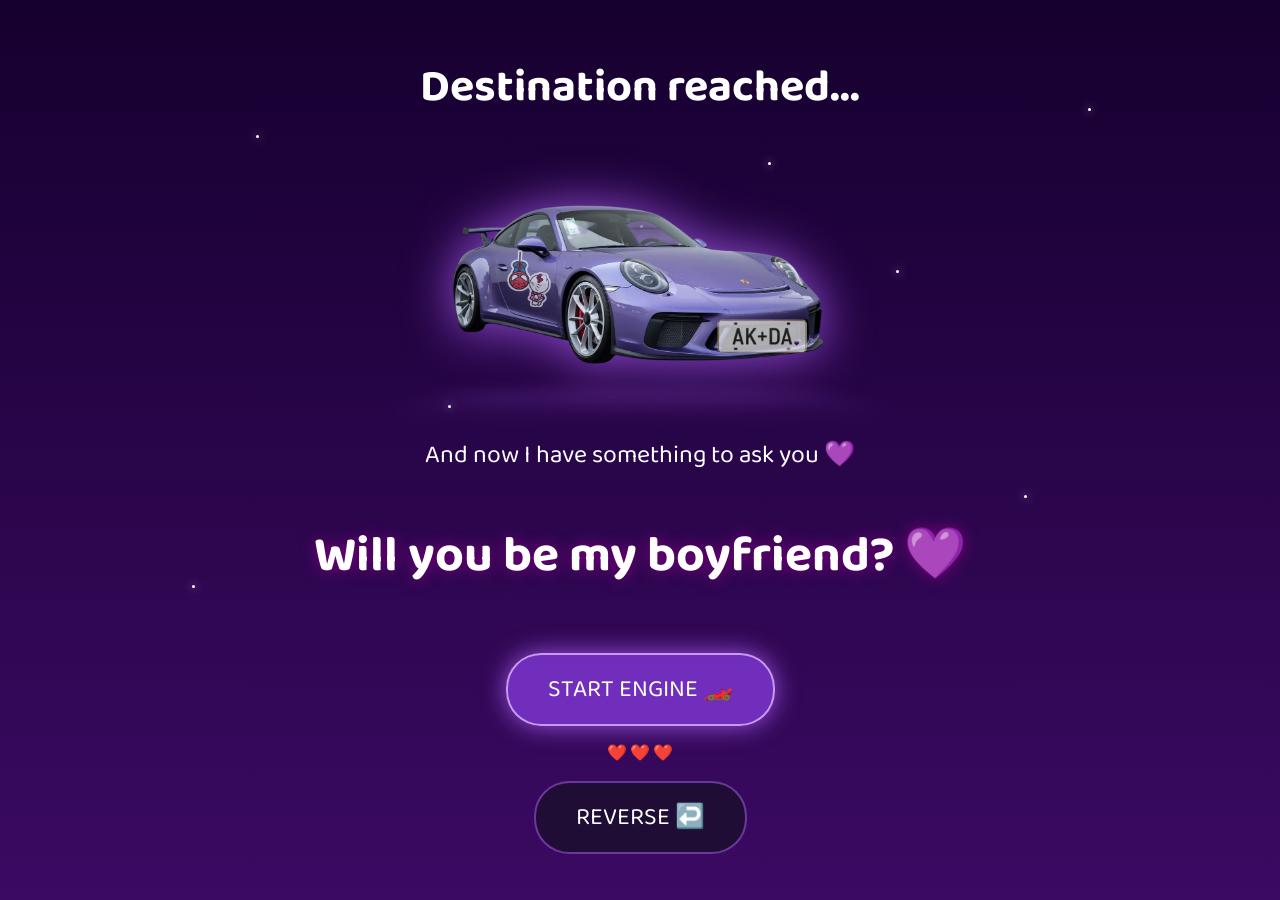
==== page2.html @ 3287e5f5 "Heart trail" ====
<!DOCTYPE html>
<html>
<head>
    <title>Destination Reached 💜</title>

    <link href="https://fonts.googleapis.com/css2?family=Baloo+2:wght@500;700&display=swap" rel="stylesheet">

    <link rel="stylesheet" href="style.css">
</head>

<body class="page-two">

    <div class="stars">
    <span></span>
    <span></span>
    <span></span>
    <span></span>
    <span></span>
    <span></span>
    <span></span>
    <span></span>
</div>
    
    <div class="question-container">
        <h1>Destination reached...</h1>
        
        <div class="car-wrapper">
    <img class="porsche-page2" src="Porsche final.png">
</div>
        <div class="road-glow"></div>
        
        

   

        <p class="question-text">
            And now I have something to ask you 💜
        </p>

         <h2 class="big-question">
    Will you be my boyfriend? 💜
        </h2>

        <button class="engine-button">
            START ENGINE 🏎️
        </button>
<div class="heart-trail">❤️ ❤️ ❤️</div>
        <button class="reverse-button">
            REVERSE ↩️
        </button>

    </div>

</body>
</html>
---- style.css ----
body {
    margin: 0;
    background-image: url("IMG_8092.png");
    background-size: cover;
    background-position: center;
    height: 100vh;
}
.screen {
    height: 100vh;
    display: flex;
    flex-direction: column;
    justify-content: center;
    align-items: center;
}

h1 {
    color: white;
    font-size: 35px;
    text-align: center;
}

.porsche {
    width: 60%;
    max-width: 500px;
    animation: driveIn 2s ease-out;
    filter: drop-shadow(0 0 25px rgba(180, 100, 255, 0.8));
}

@keyframes driveIn {
    from {
        transform: translateX(-100vw);
    }
    to {
        transform: translateX(0);
    }
}

@keyframes stickerPop {
    0% {
        transform: scale(1);
    }
    50% {
        transform: scale(1.05);
    }
    100% {
        transform: scale(1);
    }
}
h1 {
    font-family: "Baloo 2", cursive;
}
.hearts {
    font-size: 35px;
    animation: floatHearts 3s ease-in-out infinite;
    margin-top: 20px;
}

@keyframes floatHearts {
    0% {
        transform: translateY(0);
        opacity: 1;
    }
    50% {
        transform: translateY(-20px);
        opacity: 0.8;
    }
    100% {
        transform: translateY(0);
        opacity: 1;
    }
}
.plate {
    width: 80px;
    position: absolute;
    top: 80%;
    left: 62%;
    transform: translateX(-50%);
}
.start-button {
    margin-top: 25px;
    padding: 12px 30px;
    font-size: 22px;
    font-family: "Baloo 2", cursive;
    color: white;
    background: rgba(120, 50, 200, 0.8);
    border: none;
    border-radius: 30px;
    cursor: pointer;
    box-shadow: 0 0 20px rgba(180, 100, 255, 0.8);
}
.music-player {
    position: fixed;
    bottom: 20px;
    left: 20px;
    width: 300px;
    height: 120px;
}
.page-two {
    min-height: 100vh;
    background: linear-gradient(to bottom, #16002f, #3b0a63);
    display: flex;
    justify-content: center;
    align-items: center;
    overflow: hidden;
    font-family: "Baloo 2", cursive;
}

.question-container {
    text-align: center;
    color: white;
    position: relative;
}

.porsche-page2 {
    width: 60%;
    max-width: 500px;
    position: relative;
    animation: driveIn 3s ease-out forwards;
    filter: drop-shadow(0 0 25px rgba(180, 100, 255, 0.8));
}


@keyframes driveIn {
    0% {
        transform: translateX(-120vw);
    }

    80% {
        transform: translateX(10px);
    }

    100% {
        transform: translateX(0);
    }
}

.question-container h1 {
    font-size: 45px;
    margin-top: 20px;
}

.question-text {
    font-size: 25px;
}

.question-container h2 {
    font-size: 50px;
    color: white;
    text-shadow: 0 0 15px purple;
}
.stars {
    position: absolute;
    inset: 0;
    z-index: 0;
}

.stars span {
    position: absolute;
    width: 3px;
    height: 3px;
    background: white;
    border-radius: 50%;
    box-shadow: 0 0 10px white;
    animation: twinkle 3s infinite;
}

.stars span:nth-child(1) {
    top: 15%;
    left: 20%;
}

.stars span:nth-child(2) {
    top: 30%;
    left: 70%;
}

.stars span:nth-child(3) {
    top: 12%;
    left: 85%;
}

.stars span:nth-child(4) {
    top: 45%;
    left: 35%;
}

.stars span:nth-child(5) {
    top: 25%;
    left: 50%;
}

.stars span:nth-child(6) {
    top: 55%;
    left: 80%;
}

.stars span:nth-child(7) {
    top: 18%;
    left: 60%;
}

.stars span:nth-child(8) {
    top: 65%;
    left: 15%;
}

@keyframes twinkle {
    50% {
        opacity: 0.3;
        transform: scale(1.5);
    }
}
.road-glow {
    width: 420px;
    height: 25px;
    background: rgba(180, 100, 255, 0.25);
    border-radius: 50%;
    filter: blur(18px);
    margin: -10px auto 0;
    transform: perspective(200px) rotateX(60deg);
}

.question-container h1 {
    margin-bottom: 20px;
}
.question-text {
    color: white;
    opacity: 0;
    animation: textReveal 2s ease forwards;
    animation-delay: 5.5s;
}
@keyframes textReveal {
    from {
        opacity: 0;
        transform: translateY(20px);
    }

    to {
        opacity: 1;
        transform: translateY(0);
    }
}

.question-text {
    color: white;
    opacity: 0;
    animation: textReveal 2s ease forwards;
    animation-delay: 5.5s;
}
.big-question {
    color: white;
    font-size: 45px;
    font-family: "Baloo 2", cursive;
    text-align: center;
    opacity: 0;
    animation: bigReveal 2s ease forwards;
    animation-delay: 8s;
    text-shadow: 0 0 20px rgba(180, 100, 255, 0.9);
}

@keyframes bigReveal {
    from {
        opacity: 0;
        transform: scale(0.8);
    }

    to {
        opacity: 1;
        transform: scale(1);
    }
}
.engine-button,
.reverse-button {
    padding: 15px 40px;
    font-size: 24px;
    font-family: "Baloo 2", cursive;
    border-radius: 35px;
    cursor: pointer;
    margin: 15px;
    transition: 0.3s ease;
}

.engine-button {
    color: white;
    background: rgba(120, 50, 200, 0.9);
    border: 2px solid rgba(220, 180, 255, 0.8);
    box-shadow: 0 0 25px rgba(180, 100, 255, 0.8);
}

.reverse-button {
    color: white;
    background: rgba(30, 15, 50, 0.9);
    border: 2px solid rgba(180, 100, 255, 0.5);
}
.engine-button:active {
    transform: scale(0.95);
    box-shadow: 0 0 40px rgba(220, 150, 255, 1);
}
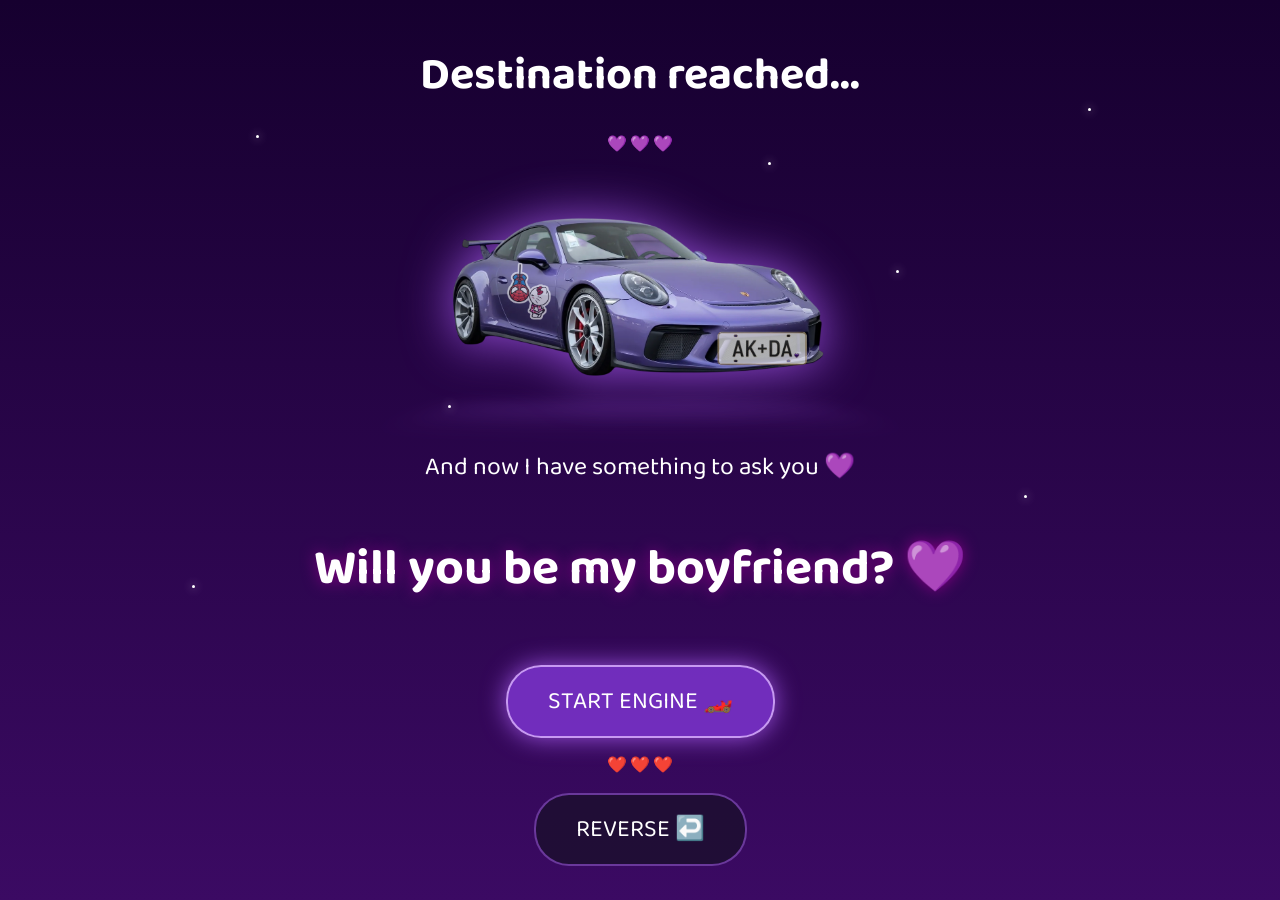
==== commit 7f64d6d6: "Heart trail" ====
--- a/page2.html
+++ b/page2.html
@@ -25,6 +25,7 @@
         <h1>Destination reached...</h1>
         
         <div class="car-wrapper">
+    <div class="heart-trail">💜 💜 💜</div>
     <img class="porsche-page2" src="Porsche final.png">
 </div>
         <div class="road-glow"></div>
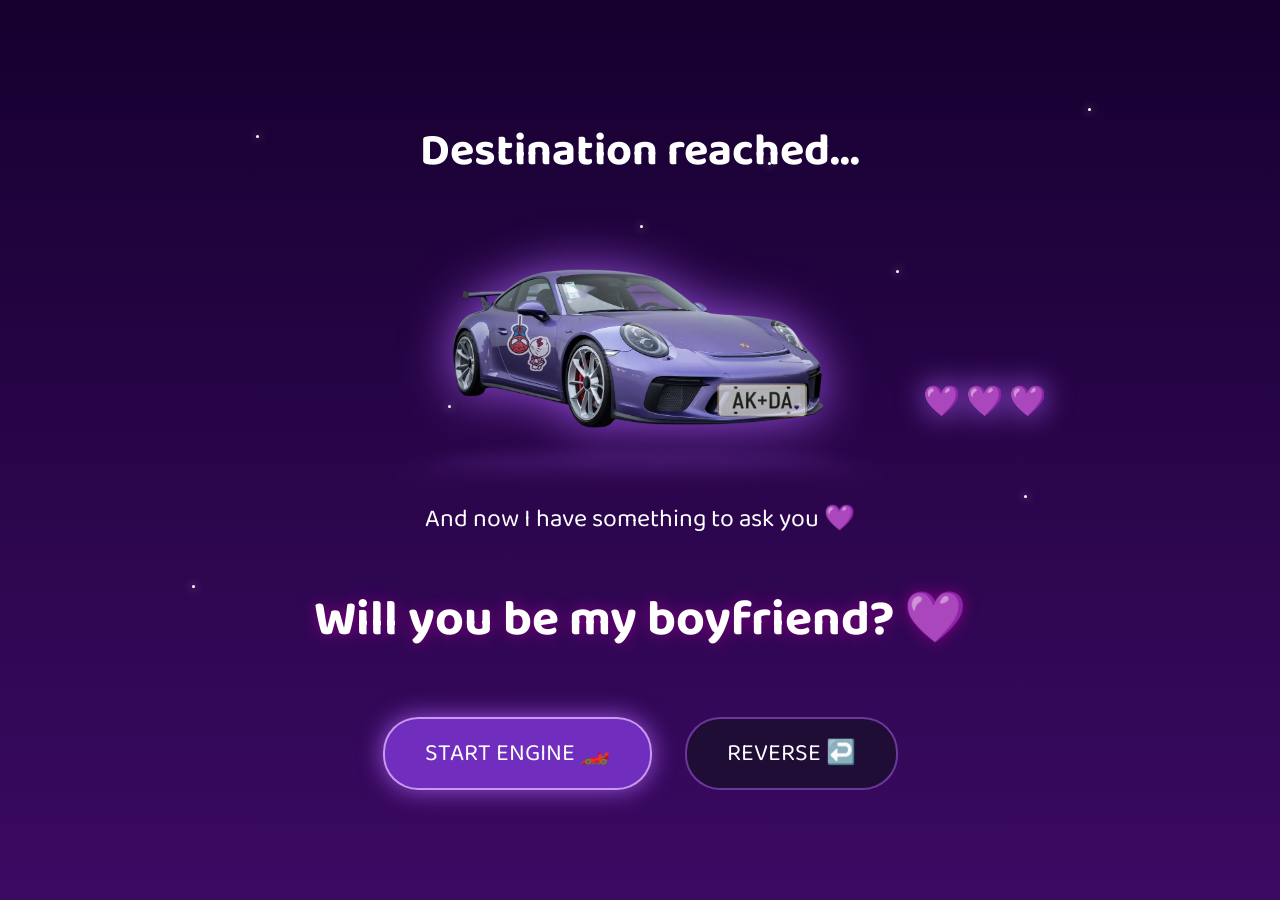
==== commit 08ac0661: "Remove red heart trail" ====
--- a/page2.html
+++ b/page2.html
@@ -45,7 +45,7 @@
         <button class="engine-button">
             START ENGINE 🏎️
         </button>
-<div class="heart-trail">❤️ ❤️ ❤️</div>
+
         <button class="reverse-button">
             REVERSE ↩️
         </button>
--- a/style.css
+++ b/style.css
@@ -296,3 +296,10 @@
     transform: scale(0.95);
     box-shadow: 0 0 40px rgba(220, 150, 255, 1);
 }
+.heart-trail {
+    position: absolute;
+    right: -80px;
+    top: 40%;
+    font-size: 30px;
+    filter: drop-shadow(0 0 15px rgba(180, 100, 255, 0.9));
+}
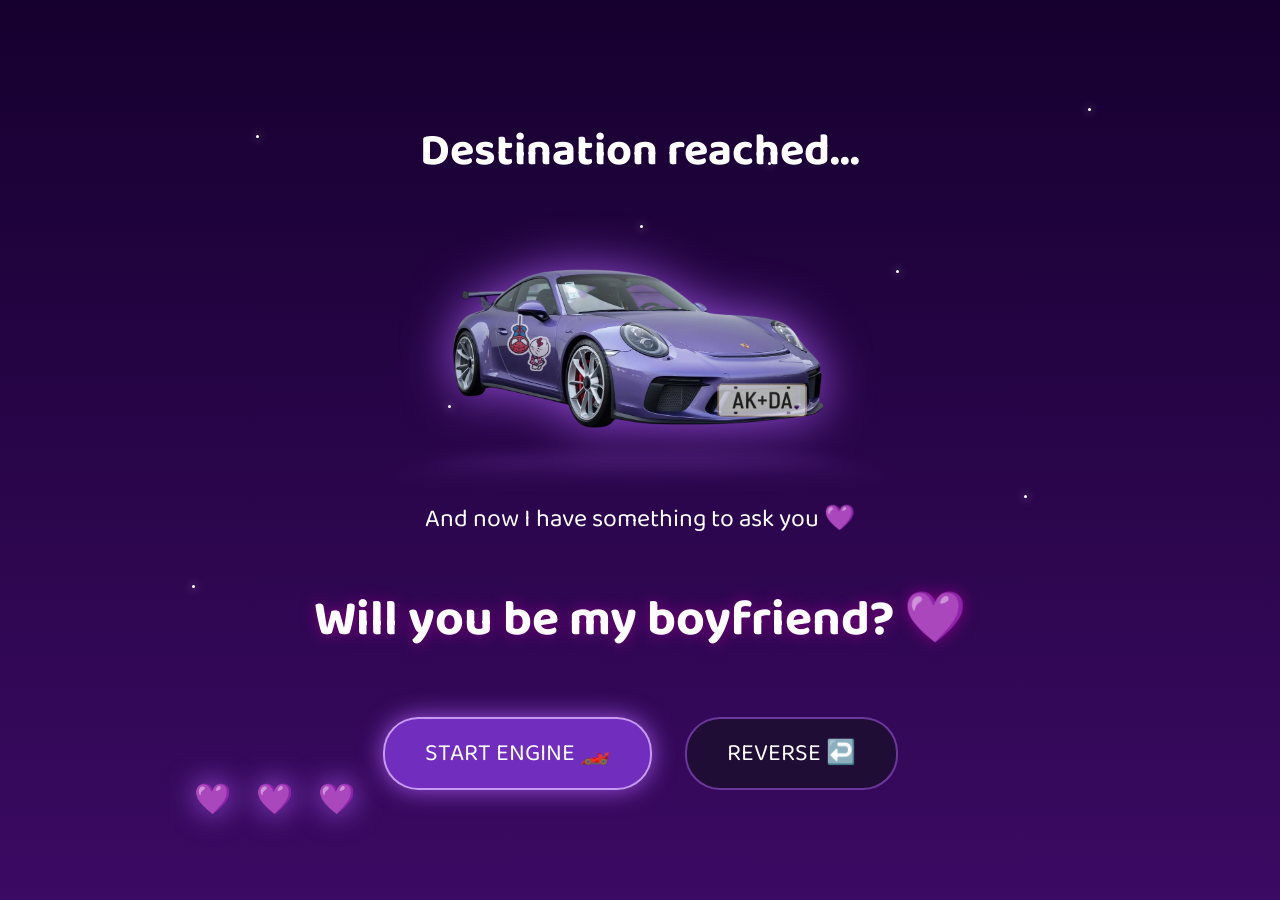
==== commit 1c2feddd: "Updatehewrt trail" ====
--- a/page2.html
+++ b/page2.html
@@ -25,7 +25,11 @@
         <h1>Destination reached...</h1>
         
         <div class="car-wrapper">
-    <div class="heart-trail">💜 💜 💜</div>
+    <div class="heart-trail">
+    <span>💜</span>
+    <span>💜</span>
+    <span>💜</span>
+</div>
     <img class="porsche-page2" src="Porsche final.png">
 </div>
         <div class="road-glow"></div>
--- a/style.css
+++ b/style.css
@@ -298,8 +298,14 @@
 }
 .heart-trail {
     position: absolute;
-    right: -80px;
-    top: 40%;
-    font-size: 30px;
-    filter: drop-shadow(0 0 15px rgba(180, 100, 255, 0.9));
-}
+    left: -120px;
+    bottom: -20px;
+      display: flex;
+    gap: 25px;
+
+}
+
+.heart-trail span {
+ font-size: 30px;
+  filter: drop-shadow(0 0 15px rgba(180, 100, 255, 0.9));
+}
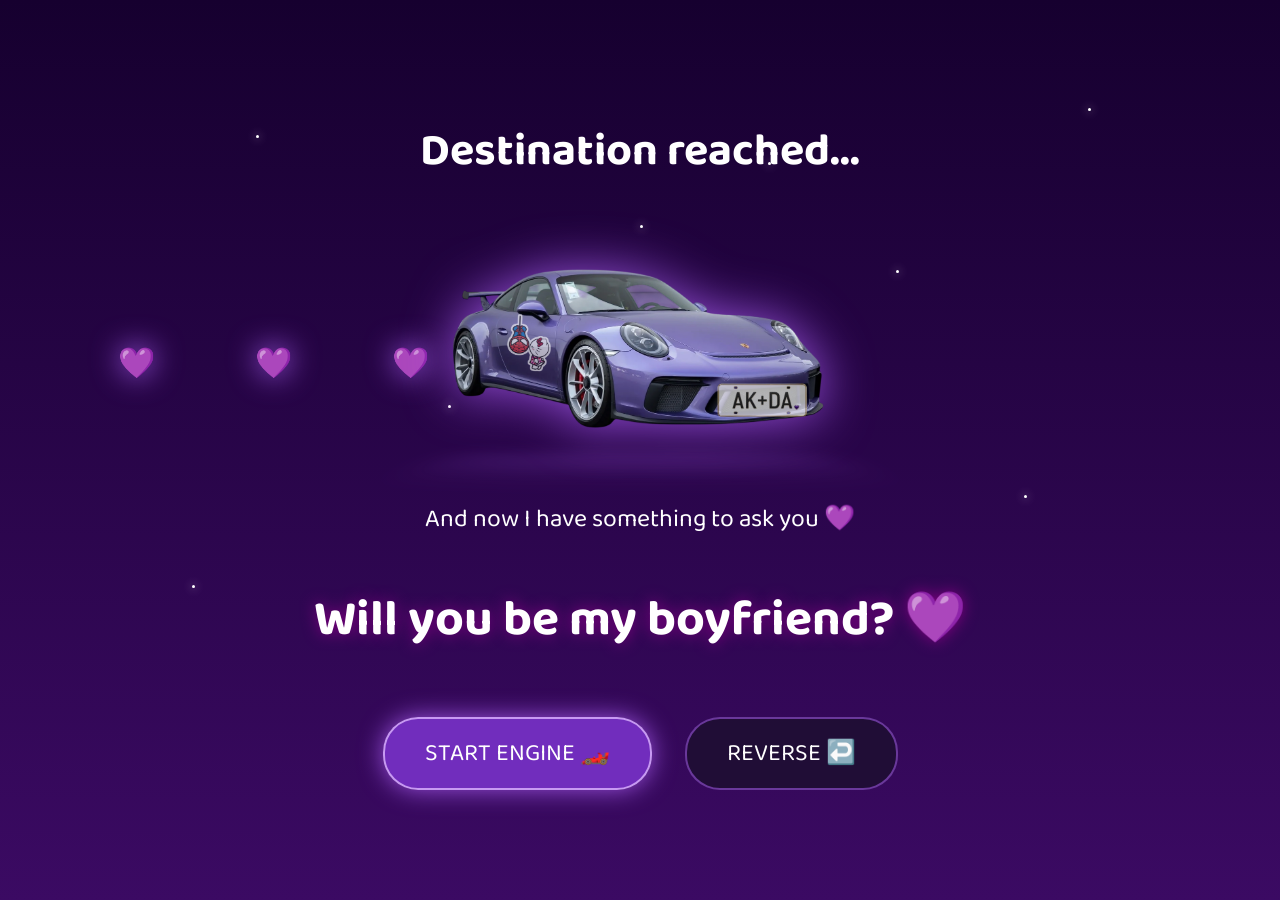
==== commit c4067296: "Trail Porsche" ====
--- a/page2.html
+++ b/page2.html
@@ -26,6 +26,7 @@
         
         <div class="car-wrapper">
     <div class="heart-trail">
+    <span>💜</span>
     <span>💜</span>
     <span>💜</span>
     <span>💜</span>
--- a/style.css
+++ b/style.css
@@ -298,14 +298,14 @@
 }
 .heart-trail {
     position: absolute;
-    left: -120px;
-    bottom: -20px;
-      display: flex;
-    gap: 25px;
-
+    left: -30%;
+    top: 38%;
+    transform: translateY(-50%);
+    display: flex;
+    gap: 100px;
 }
 
 .heart-trail span {
- font-size: 30px;
-  filter: drop-shadow(0 0 15px rgba(180, 100, 255, 0.9));
-}
+    font-size: 30px;
+    filter: drop-shadow(0 0 15px rgba(180, 100, 255, 0.9));
+}
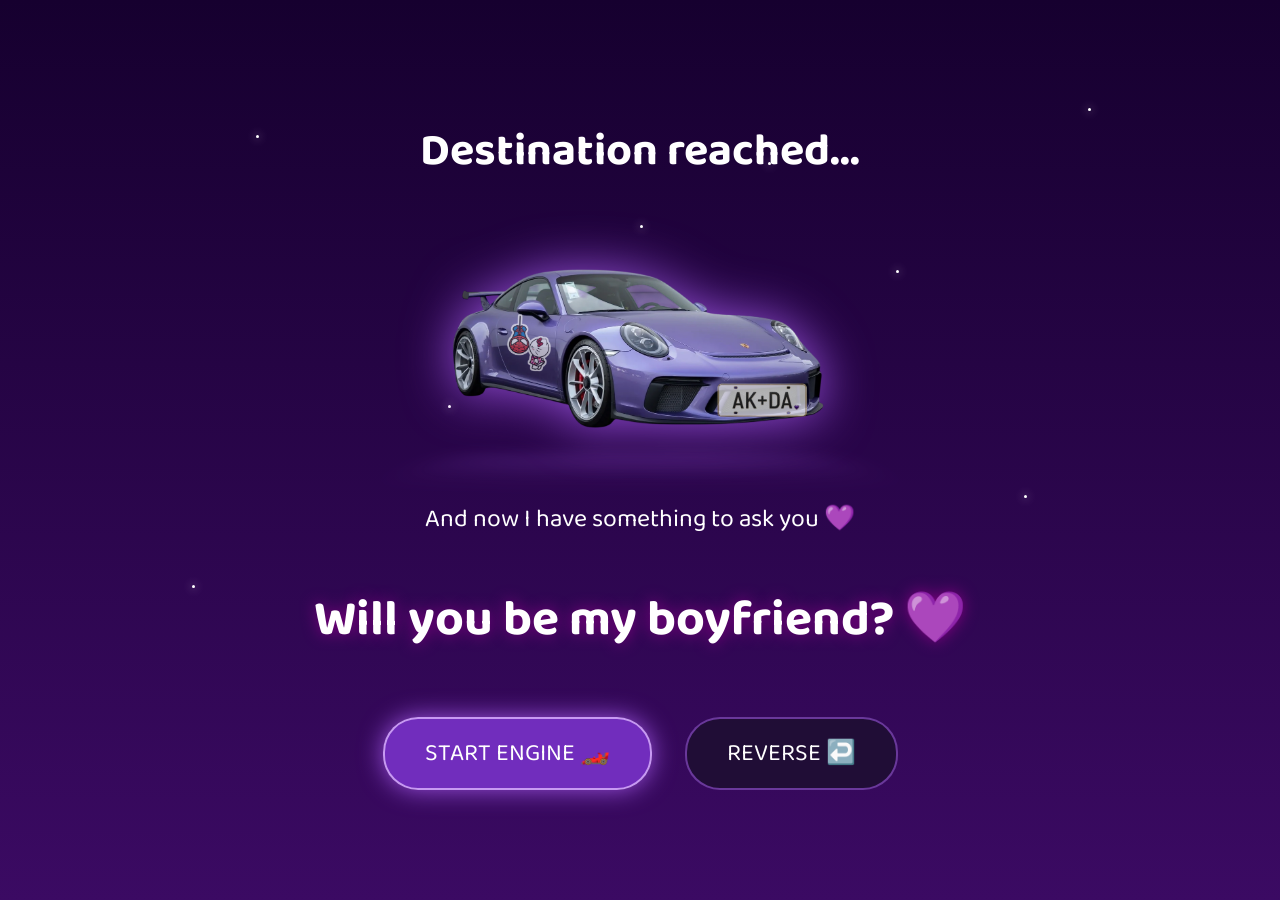
==== commit 7a8319f7: "Add java" ====
--- a/page2.html
+++ b/page2.html
@@ -56,6 +56,7 @@
         </button>
 
     </div>
-
+<script src="script.js"></script>
+    
 </body>
 </html>
--- a/style.css
+++ b/style.css
@@ -303,9 +303,11 @@
     transform: translateY(-50%);
     display: flex;
     gap: 100px;
+    opacity: 0;
+
 }
 
 .heart-trail span {
-    font-size: 30px;
+    font-size: 28px;
     filter: drop-shadow(0 0 15px rgba(180, 100, 255, 0.9));
-}
+
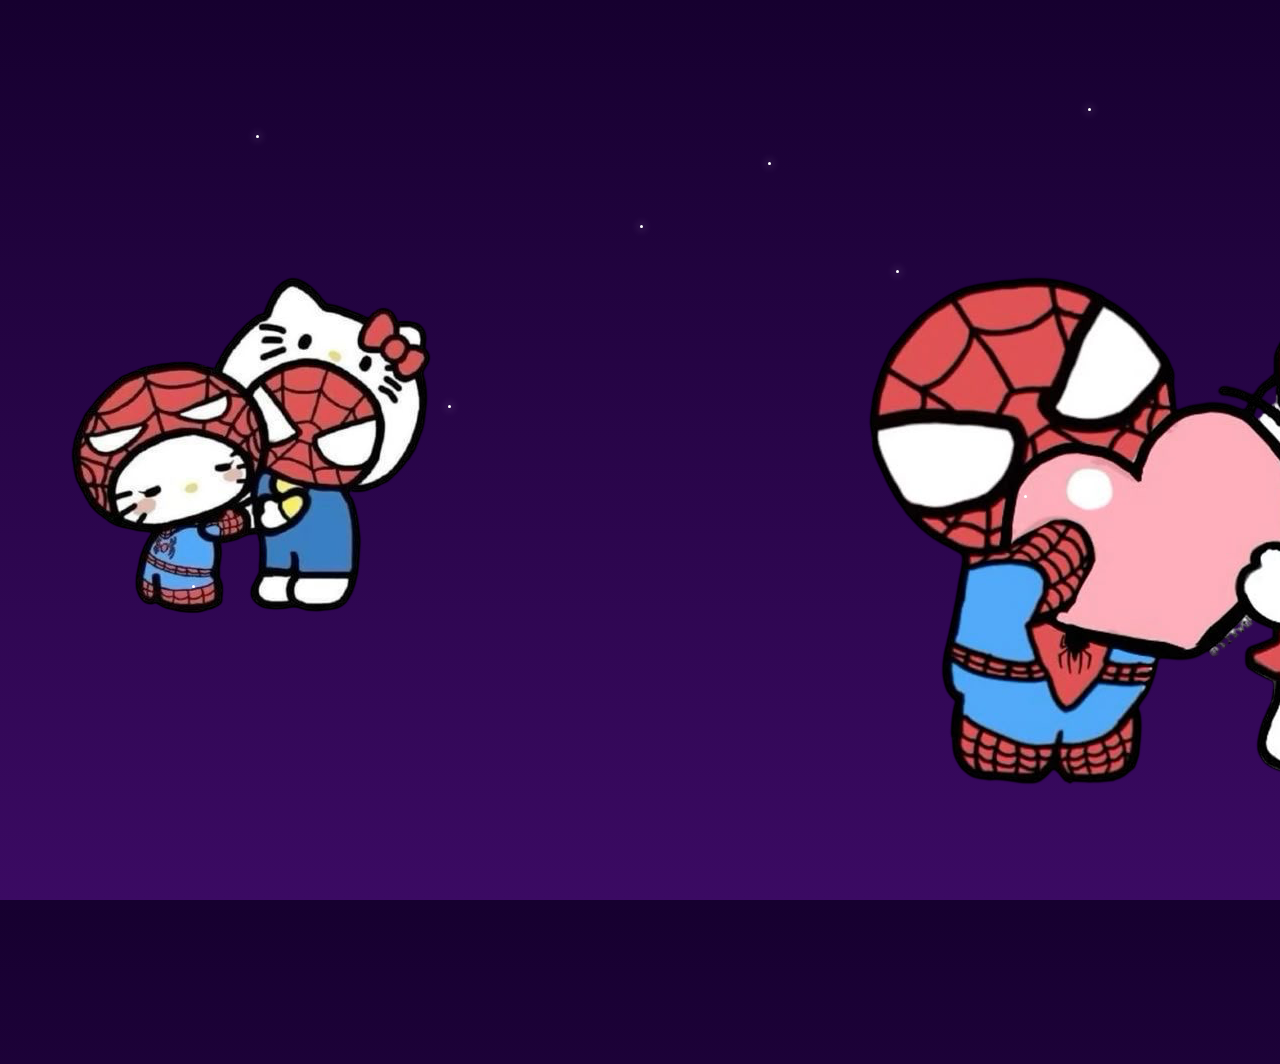
==== commit 0bb89cee: "Add gif" ====
--- a/page2.html
+++ b/page2.html
@@ -58,5 +58,8 @@
     </div>
 <script src="script.js"></script>
     
+<img class="gif-one" src="GIF 1.png">
+<img class="gif-two" src="GIF 2.png">
+
 </body>
-</html>
+</html>   
--- a/style.css
+++ b/style.css
@@ -296,18 +296,64 @@
     transform: scale(0.95);
     box-shadow: 0 0 40px rgba(220, 150, 255, 1);
 }
+
+.drive-away {
+    animation: driveAway 3s ease-in forwards;
+}
+
+@keyframes driveAway {
+    from {
+        transform: translateX(0);
+    }
+
+    to {
+        transform: translateX(120vw);
+    }
+}
 .heart-trail {
     position: absolute;
-    left: -30%;
-    top: 38%;
+    left: -180px;
+    top: 50%;
     transform: translateY(-50%);
     display: flex;
-    gap: 100px;
+    gap: 60px;
     opacity: 0;
-
+    z-index: 2;
 }
 
 .heart-trail span {
     font-size: 28px;
     filter: drop-shadow(0 0 15px rgba(180, 100, 255, 0.9));
-
+}
+
+.heart-fade span {
+    animation: heartFade 2s ease forwards;
+}
+
+.heart-fade span:nth-child(1) {
+    animation-delay: 0.2s;
+}
+
+.heart-fade span:nth-child(2) {
+    animation-delay: 0.5s;
+}
+
+.heart-fade span:nth-child(3) {
+    animation-delay: 0.8s;
+}
+
+.heart-fade span:nth-child(4) {
+    animation-delay: 1.1s;
+}
+
+@keyframes heartFade {
+    from {
+        opacity: 1;
+        transform: translateY(0);
+    }
+
+    to {
+        opacity: 0;
+        transform: translateY(-30px);
+    }
+}
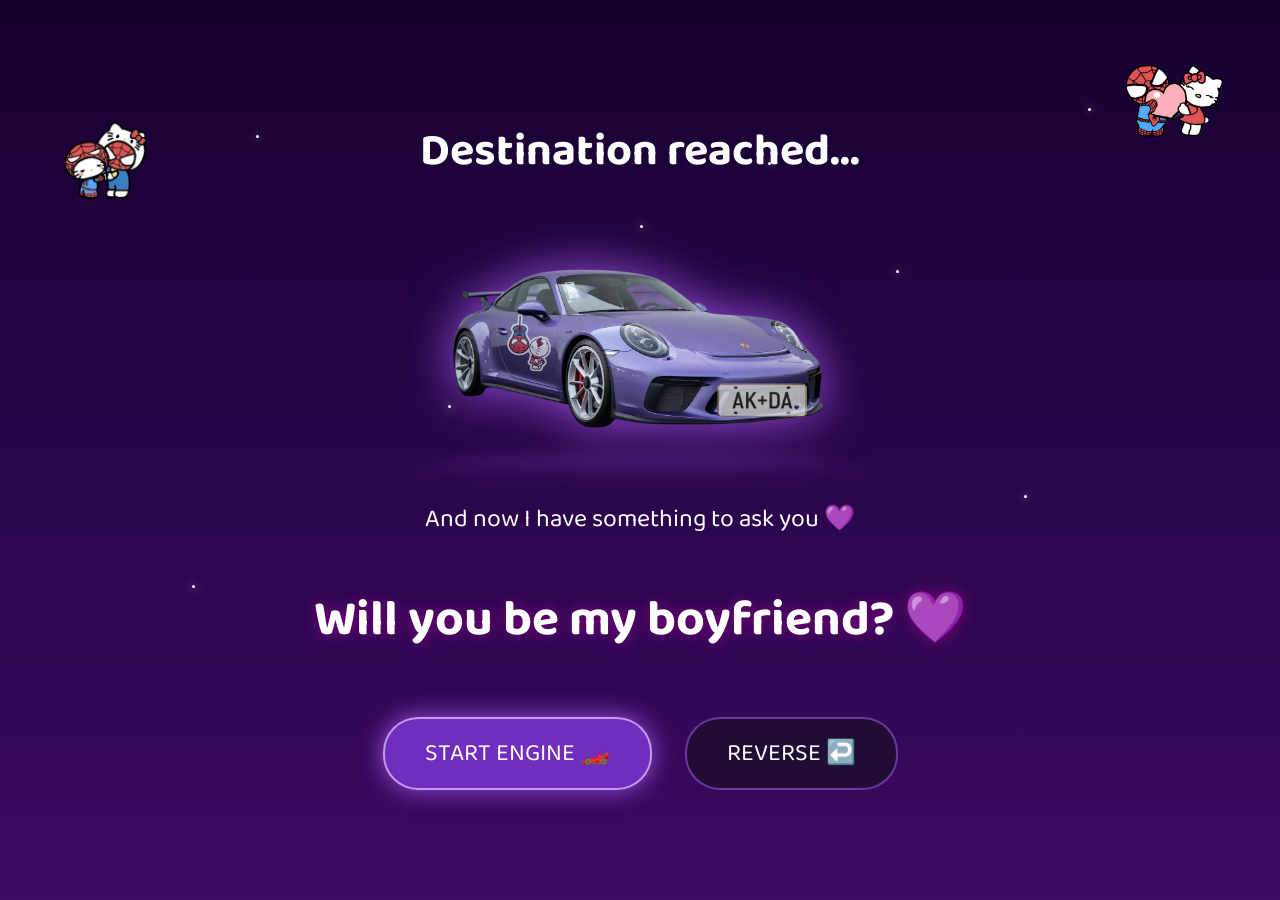
==== commit 65615be0: "Add music" ====
--- a/page2.html
+++ b/page2.html
@@ -61,5 +61,15 @@
 <img class="gif-one" src="GIF 1.png">
 <img class="gif-two" src="GIF 2.png">
 
+<iframe 
+class="music-player"
+src="https://audiomack.com/embed/drake/song/finesse"
+scrolling="no"
+width="300"
+height="80"
+frameborder="0"
+title="Finesse">
+</iframe>
+
 </body>
 </html>   
--- a/style.css
+++ b/style.css
@@ -357,3 +357,18 @@
         transform: translateY(-30px);
     }
 }
+.gif-one {
+    position: fixed;
+    top: 20px;
+    left: 20px;
+    width: 170px;
+    z-index: 100;
+}
+
+.gif-two {
+    position: fixed;
+    top: 20px;
+    right: 20px;
+    width: 170px;
+    z-index: 100;
+}
